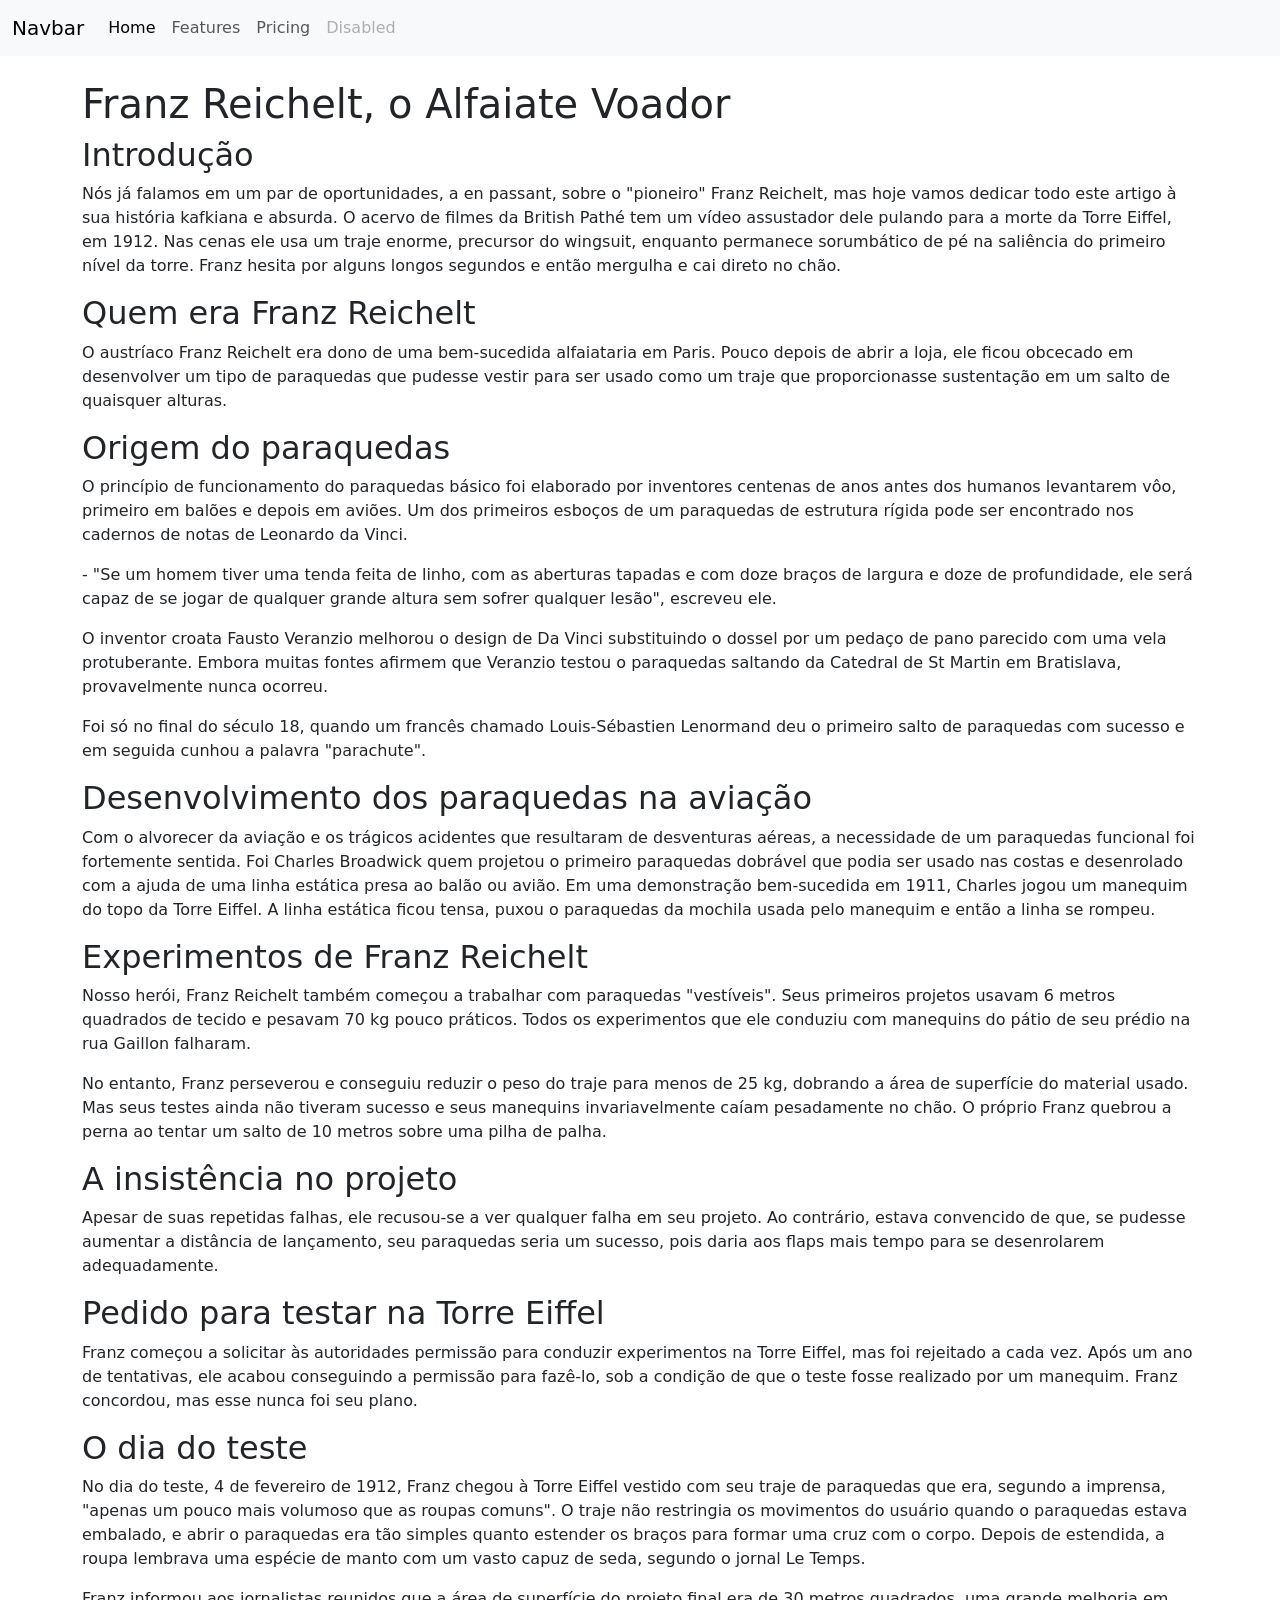
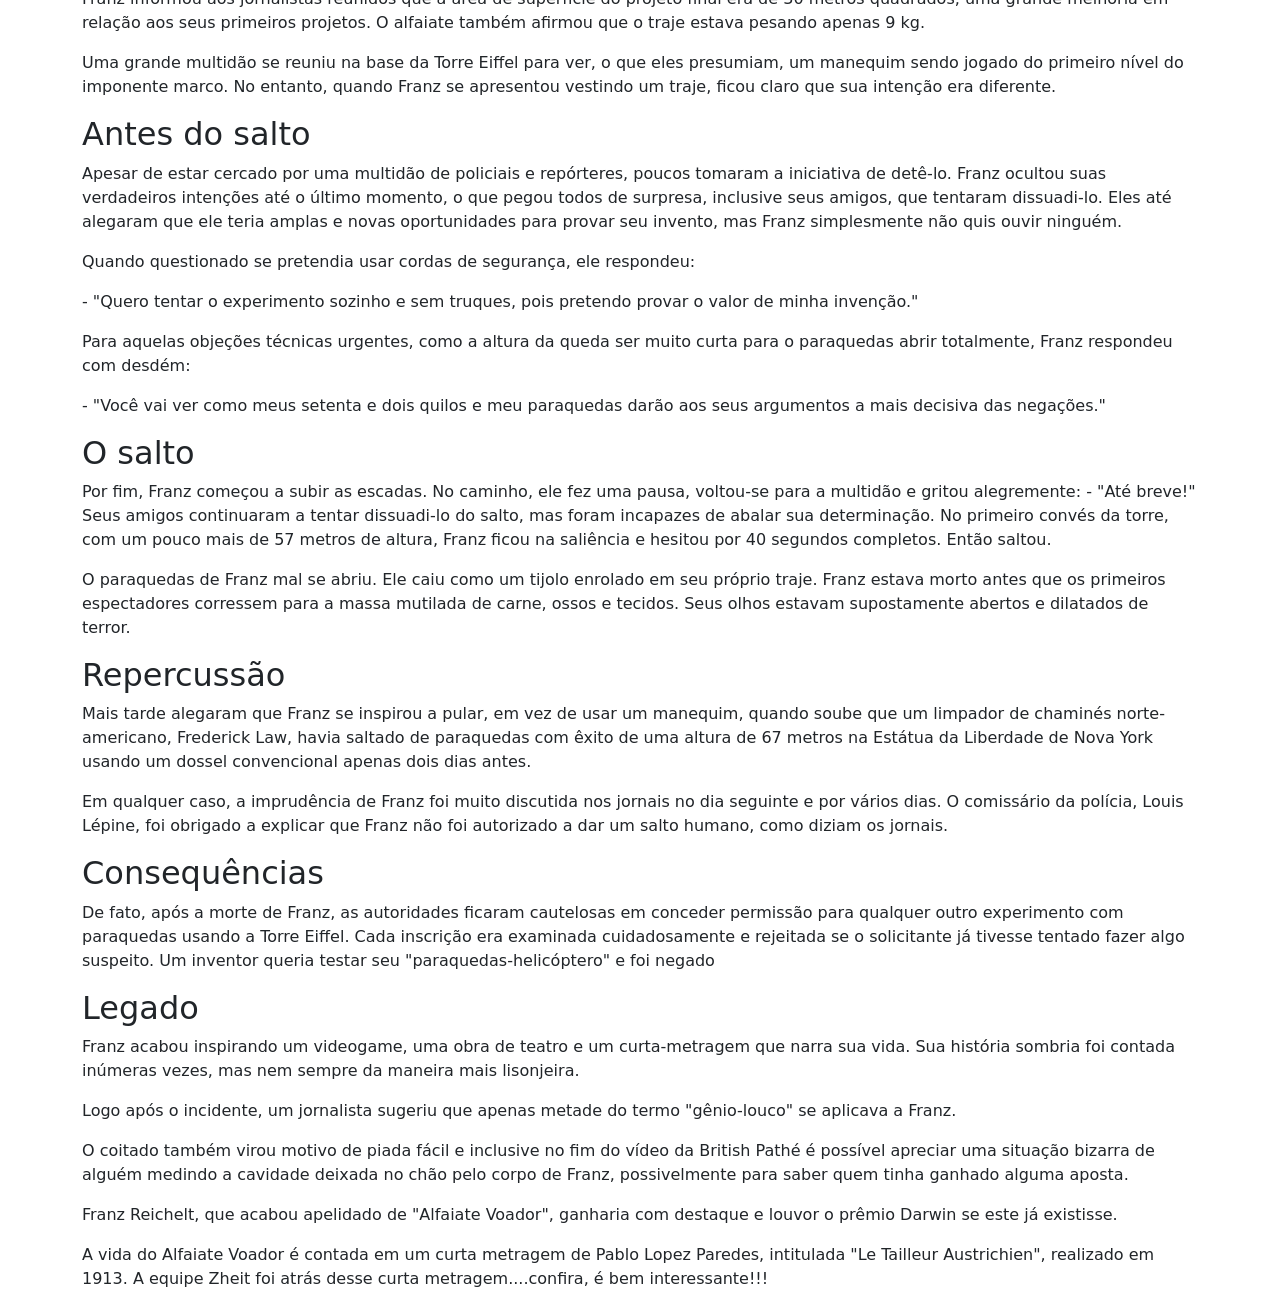
==== index.html @ a97036ae "Initial commit" ====
<!DOCTYPE html>
<html lang="pt-br">

<head>
    <meta charset="UTF-8">
    <meta name="viewport" content="width=device-width, initial-scale=1.0">
    <title>SiteAlfaiate</title>
    <link href="https://cdn.jsdelivr.net/npm/bootstrap@5.1.3/dist/css/bootstrap.min.css" rel="stylesheet"
        integrity="sha384-1BmE4kWBq78iYhFldvKuhfTAU6auU8tT94WrHftjDbrCEXSU1oBoqyl2QvZ6jIW3" crossorigin="anonymous">
    <script src="https://cdn.jsdelivr.net/npm/bootstrap@5.1.3/dist/js/bootstrap.bundle.min.js"
        integrity="sha384-ka7Sk0Gln4gmtz2MlQnikT1wXgYsOg+OMhuP+IlRH9sENBO0LRn5q+8nbTov4+1p"
        crossorigin="anonymous"></script>
</head>

<body>

    <header>
        <nav class="navbar navbar-expand-lg navbar-light bg-light">
            <div class="container-fluid">
                <a class="navbar-brand" href="#">Navbar</a>
                <button class="navbar-toggler" type="button" data-bs-toggle="collapse"
                    data-bs-target="#navbarNavAltMarkup" aria-controls="navbarNavAltMarkup" aria-expanded="false"
                    aria-label="Toggle navigation">
                    <span class="navbar-toggler-icon"></span>
                </button>
                <div class="collapse navbar-collapse" id="navbarNavAltMarkup">
                    <div class="navbar-nav">
                        <a class="nav-link active" aria-current="page" href="#">Home</a>
                        <a class="nav-link" href="#">Features</a>
                        <a class="nav-link" href="#">Pricing</a>
                        <a class="nav-link disabled">Disabled</a>
                    </div>
                </div>
            </div>
        </nav>
    </header>

    <main class="container mt-4">

        <h1>Franz Reichelt, o Alfaiate Voador</h1>

        <h2>Introdução</h2>

        <p>
            Nós já falamos em um par de oportunidades, a en passant, sobre o "pioneiro" Franz Reichelt, mas hoje vamos
            dedicar todo este artigo à sua história kafkiana e absurda. O acervo de filmes da British Pathé tem um vídeo
            assustador dele pulando para a morte da Torre Eiffel, em 1912. Nas cenas ele usa um traje enorme, precursor
            do wingsuit, enquanto permanece sorumbático de pé na saliência do primeiro nível da torre. Franz hesita por
            alguns longos segundos e então mergulha e cai direto no chão.
        </p>

        <h2>Quem era Franz Reichelt</h2>

        <p>
            O austríaco Franz Reichelt era dono de uma bem-sucedida alfaiataria em Paris. Pouco depois de abrir a loja,
            ele ficou obcecado em desenvolver um tipo de paraquedas que pudesse vestir para ser usado como um traje que
            proporcionasse sustentação em um salto de quaisquer alturas.
        </p>

        <h2>Origem do paraquedas</h2>

        <p>
            O princípio de funcionamento do paraquedas básico foi elaborado por inventores centenas de anos antes dos
            humanos levantarem vôo, primeiro em balões e depois em aviões. Um dos primeiros esboços de um paraquedas de
            estrutura rígida pode ser encontrado nos cadernos de notas de Leonardo da Vinci.
        </p>

        <p>
            - "Se um homem tiver uma tenda feita de linho, com as aberturas tapadas e com doze braços de largura e doze
            de profundidade, ele será capaz de se jogar de qualquer grande altura sem sofrer qualquer lesão", escreveu
            ele.
        </p>

        <p>
            O inventor croata Fausto Veranzio melhorou o design de Da Vinci substituindo o dossel por um pedaço de pano
            parecido com uma vela protuberante. Embora muitas fontes afirmem que Veranzio testou o paraquedas saltando
            da Catedral de St Martin em Bratislava, provavelmente nunca ocorreu.
        </p>

        <p>
            Foi só no final do século 18, quando um francês chamado Louis-Sébastien Lenormand deu o primeiro salto de
            paraquedas com sucesso e em seguida cunhou a palavra "parachute".
        </p>

        <h2>Desenvolvimento dos paraquedas na aviação</h2>

        <p>
            Com o alvorecer da aviação e os trágicos acidentes que resultaram de desventuras aéreas, a necessidade de um
            paraquedas funcional foi fortemente sentida. Foi Charles Broadwick quem projetou o primeiro paraquedas
            dobrável que podia ser usado nas costas e desenrolado com a ajuda de uma linha estática presa ao balão ou
            avião. Em uma demonstração bem-sucedida em 1911, Charles jogou um manequim do topo da Torre Eiffel. A linha
            estática ficou tensa, puxou o paraquedas da mochila usada pelo manequim e então a linha se rompeu.
        </p>

        <h2>Experimentos de Franz Reichelt</h2>

        <p>
            Nosso herói, Franz Reichelt também começou a trabalhar com paraquedas "vestíveis". Seus primeiros projetos
            usavam 6 metros quadrados de tecido e pesavam 70 kg pouco práticos. Todos os experimentos que ele conduziu
            com manequins do pátio de seu prédio na rua Gaillon falharam.
        </p>

        <p>
            No entanto, Franz perseverou e conseguiu reduzir o peso do traje para menos de 25 kg, dobrando a área de
            superfície do material usado. Mas seus testes ainda não tiveram sucesso e seus manequins invariavelmente
            caíam pesadamente no chão. O próprio Franz quebrou a perna ao tentar um salto de 10 metros sobre uma pilha
            de palha.
        </p>

        <h2>A insistência no projeto</h2>

        <p>
            Apesar de suas repetidas falhas, ele recusou-se a ver qualquer falha em seu projeto. Ao contrário, estava
            convencido de que, se pudesse aumentar a distância de lançamento, seu paraquedas seria um sucesso, pois
            daria aos flaps mais tempo para se desenrolarem adequadamente.
        </p>

        <h2>Pedido para testar na Torre Eiffel</h2>

        <p>
            Franz começou a solicitar às autoridades permissão para conduzir experimentos na Torre Eiffel, mas foi
            rejeitado a cada vez. Após um ano de tentativas, ele acabou conseguindo a permissão para fazê-lo, sob a
            condição de que o teste fosse realizado por um manequim. Franz concordou, mas esse nunca foi seu plano.
        </p>

        <h2>O dia do teste</h2>

        <p>
            No dia do teste, 4 de fevereiro de 1912, Franz chegou à Torre Eiffel vestido com seu traje de paraquedas que
            era, segundo a imprensa, "apenas um pouco mais volumoso que as roupas comuns". O traje não restringia os
            movimentos do usuário quando o paraquedas estava embalado, e abrir o paraquedas era tão simples quanto
            estender os braços para formar uma cruz com o corpo. Depois de estendida, a roupa lembrava uma espécie de
            manto com um vasto capuz de seda, segundo o jornal Le Temps.
        </p>

        <p>
            Franz informou aos jornalistas reunidos que a área de superfície do projeto final era de 30 metros
            quadrados, uma grande melhoria em relação aos seus primeiros projetos. O alfaiate também afirmou que o traje
            estava pesando apenas 9 kg.
        </p>

        <p>
            Uma grande multidão se reuniu na base da Torre Eiffel para ver, o que eles presumiam, um manequim sendo
            jogado do primeiro nível do imponente marco. No entanto, quando Franz se apresentou vestindo um traje, ficou
            claro que sua intenção era diferente.
        </p>

        <h2>Antes do salto</h2>

        <p>
            Apesar de estar cercado por uma multidão de policiais e repórteres, poucos tomaram a iniciativa de detê-lo.
            Franz ocultou suas verdadeiros intenções até o último momento, o que pegou todos de surpresa, inclusive seus
            amigos, que tentaram dissuadi-lo. Eles até alegaram que ele teria amplas e novas oportunidades para provar
            seu invento, mas Franz simplesmente não quis ouvir ninguém.
        </p>

        <p>
            Quando questionado se pretendia usar cordas de segurança, ele respondeu:
        </p>

        <p>
            - "Quero tentar o experimento sozinho e sem truques, pois pretendo provar o valor de minha invenção."
        </p>

        <p>
            Para aquelas objeções técnicas urgentes, como a altura da queda ser muito curta para o paraquedas abrir
            totalmente, Franz respondeu com desdém:
        </p>

        <p>
            - "Você vai ver como meus setenta e dois quilos e meu paraquedas darão aos seus argumentos a mais decisiva
            das negações."
        </p>

        <h2>O salto</h2>

        <p>
            Por fim, Franz começou a subir as escadas. No caminho, ele fez uma pausa, voltou-se para a multidão e gritou
            alegremente: - "Até breve!" Seus amigos continuaram a tentar dissuadi-lo do salto, mas foram incapazes de
            abalar sua determinação. No primeiro convés da torre, com um pouco mais de 57 metros de altura, Franz ficou
            na saliência e hesitou por 40 segundos completos. Então saltou.
        </p>

        <p>
            O paraquedas de Franz mal se abriu. Ele caiu como um tijolo enrolado em seu próprio traje. Franz estava
            morto antes que os primeiros espectadores corressem para a massa mutilada de carne, ossos e tecidos. Seus
            olhos estavam supostamente abertos e dilatados de terror.
        </p>

        <h2>Repercussão</h2>

        <p>
            Mais tarde alegaram que Franz se inspirou a pular, em vez de usar um manequim, quando soube que um limpador
            de chaminés norte-americano, Frederick Law, havia saltado de paraquedas com êxito de uma altura de 67 metros
            na Estátua da Liberdade de Nova York usando um dossel convencional apenas dois dias antes.
        </p>

        <p>
            Em qualquer caso, a imprudência de Franz foi muito discutida nos jornais no dia seguinte e por vários dias.
            O comissário da polícia, Louis Lépine, foi obrigado a explicar que Franz não foi autorizado a dar um salto
            humano, como diziam os jornais.
        </p>

        <h2>Consequências</h2>

        <p>
            De fato, após a morte de Franz, as autoridades ficaram cautelosas em conceder permissão para qualquer outro
            experimento com paraquedas usando a Torre Eiffel. Cada inscrição era examinada cuidadosamente e rejeitada se
            o solicitante já tivesse tentado fazer algo suspeito. Um inventor queria testar seu "paraquedas-helicóptero"
            e foi negado
        </p>

        <h2>Legado</h2>

        <p>
            Franz acabou inspirando um videogame, uma obra de teatro e um curta-metragem que narra sua vida. Sua
            história sombria foi contada inúmeras vezes, mas nem sempre da maneira mais lisonjeira.
        </p>

        <p>
            Logo após o incidente, um jornalista sugeriu que apenas metade do termo "gênio-louco" se aplicava a Franz.
        </p>

        <p>
            O coitado também virou motivo de piada fácil e inclusive no fim do vídeo da British Pathé é possível
            apreciar uma situação bizarra de alguém medindo a cavidade deixada no chão pelo corpo de Franz,
            possivelmente para saber quem tinha ganhado alguma aposta.
        </p>

        <p>
            Franz Reichelt, que acabou apelidado de "Alfaiate Voador", ganharia com destaque e louvor o prêmio Darwin se
            este já existisse.
        </p>

        <p>
            A vida do Alfaiate Voador é contada em um curta metragem de Pablo Lopez Paredes, intitulada "Le Tailleur
            Austrichien", realizado em 1913. A equipe Zheit foi atrás desse curta metragem....confira, é bem
            interessante!!!
        </p>

    </main>

</body>

</html>
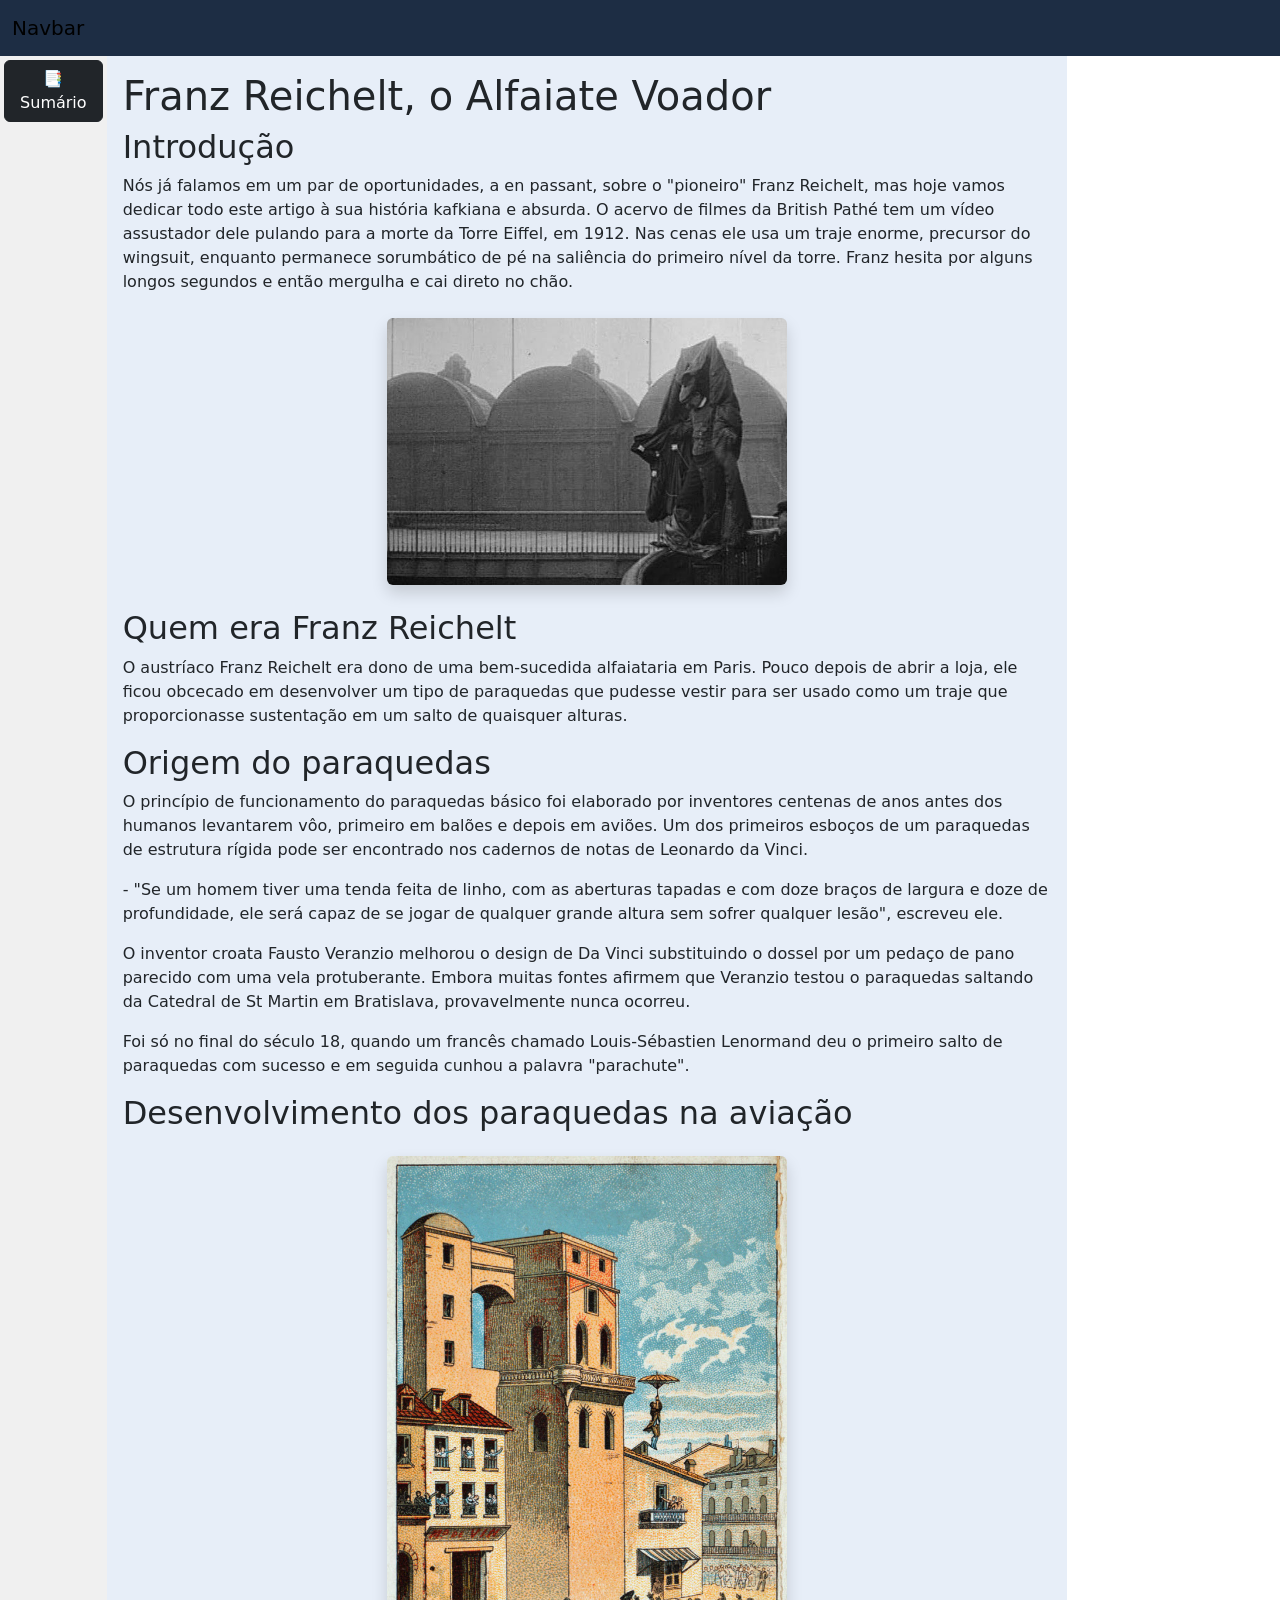
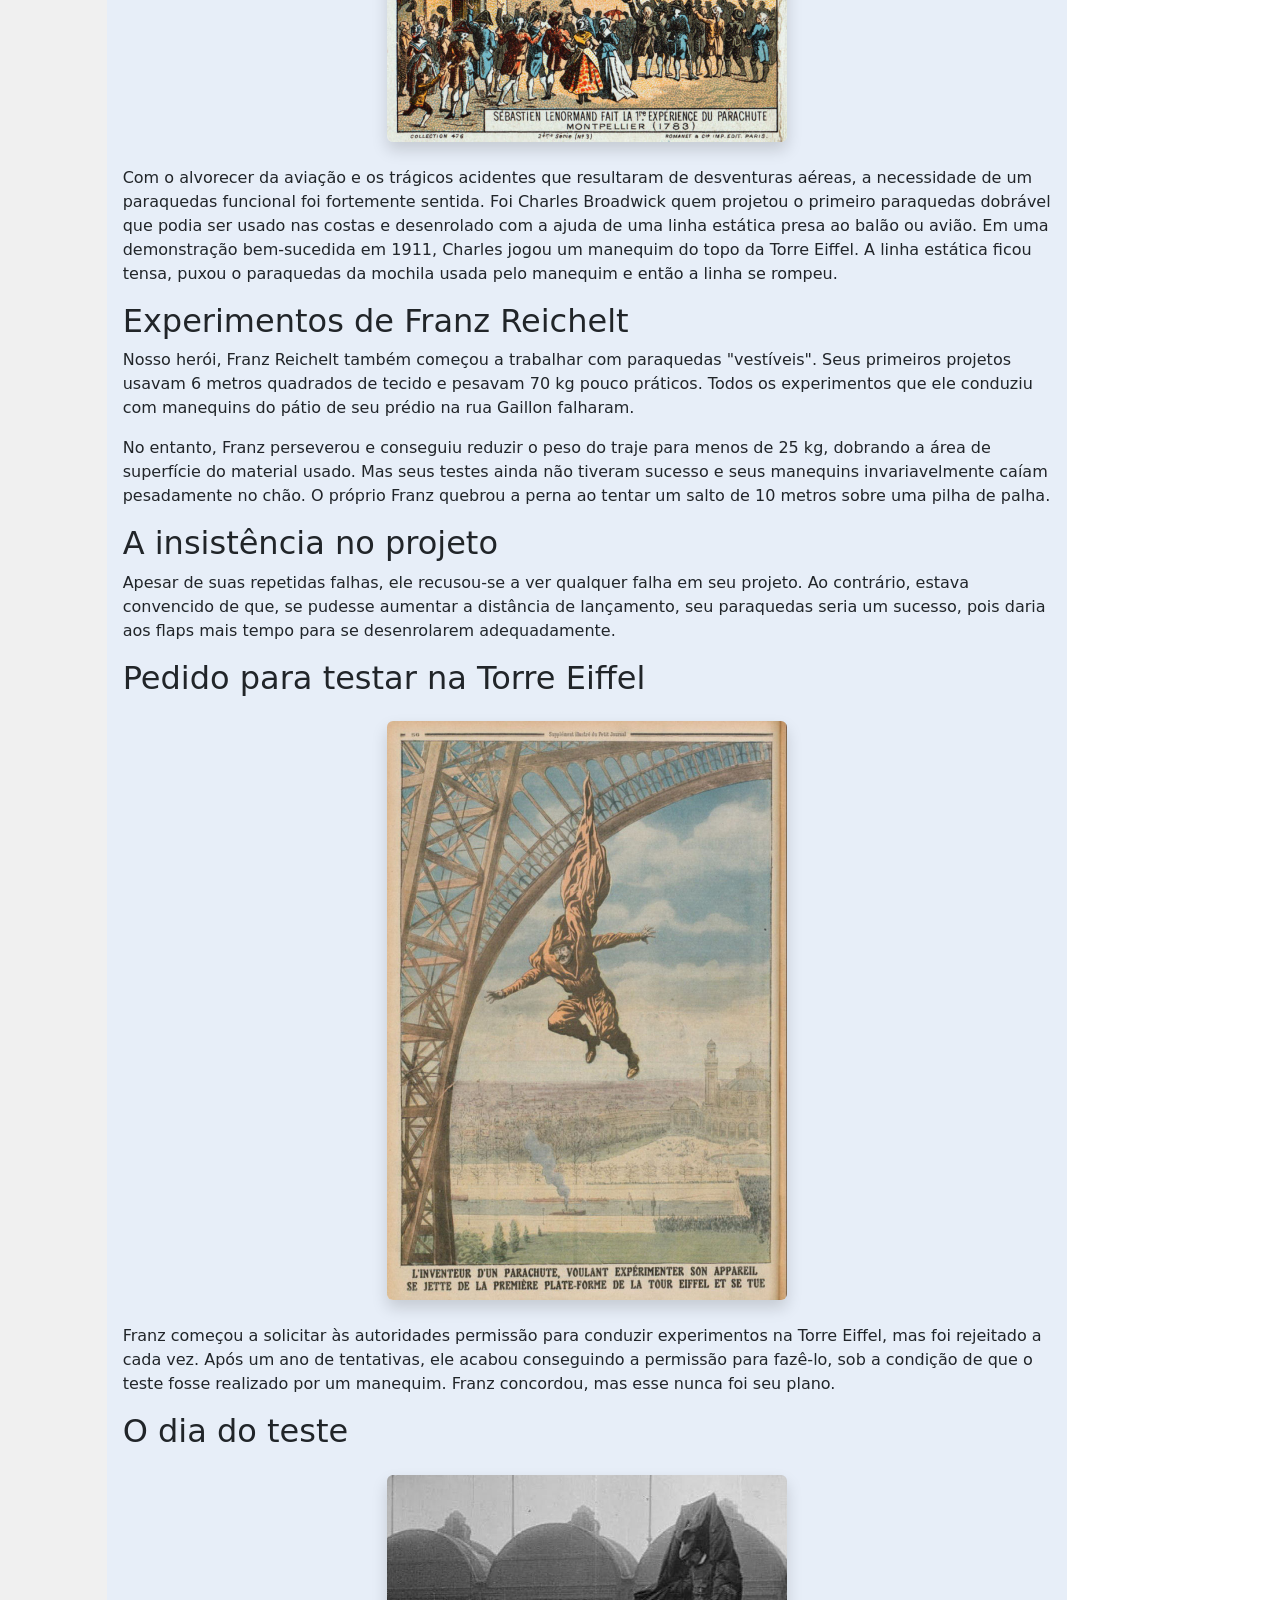
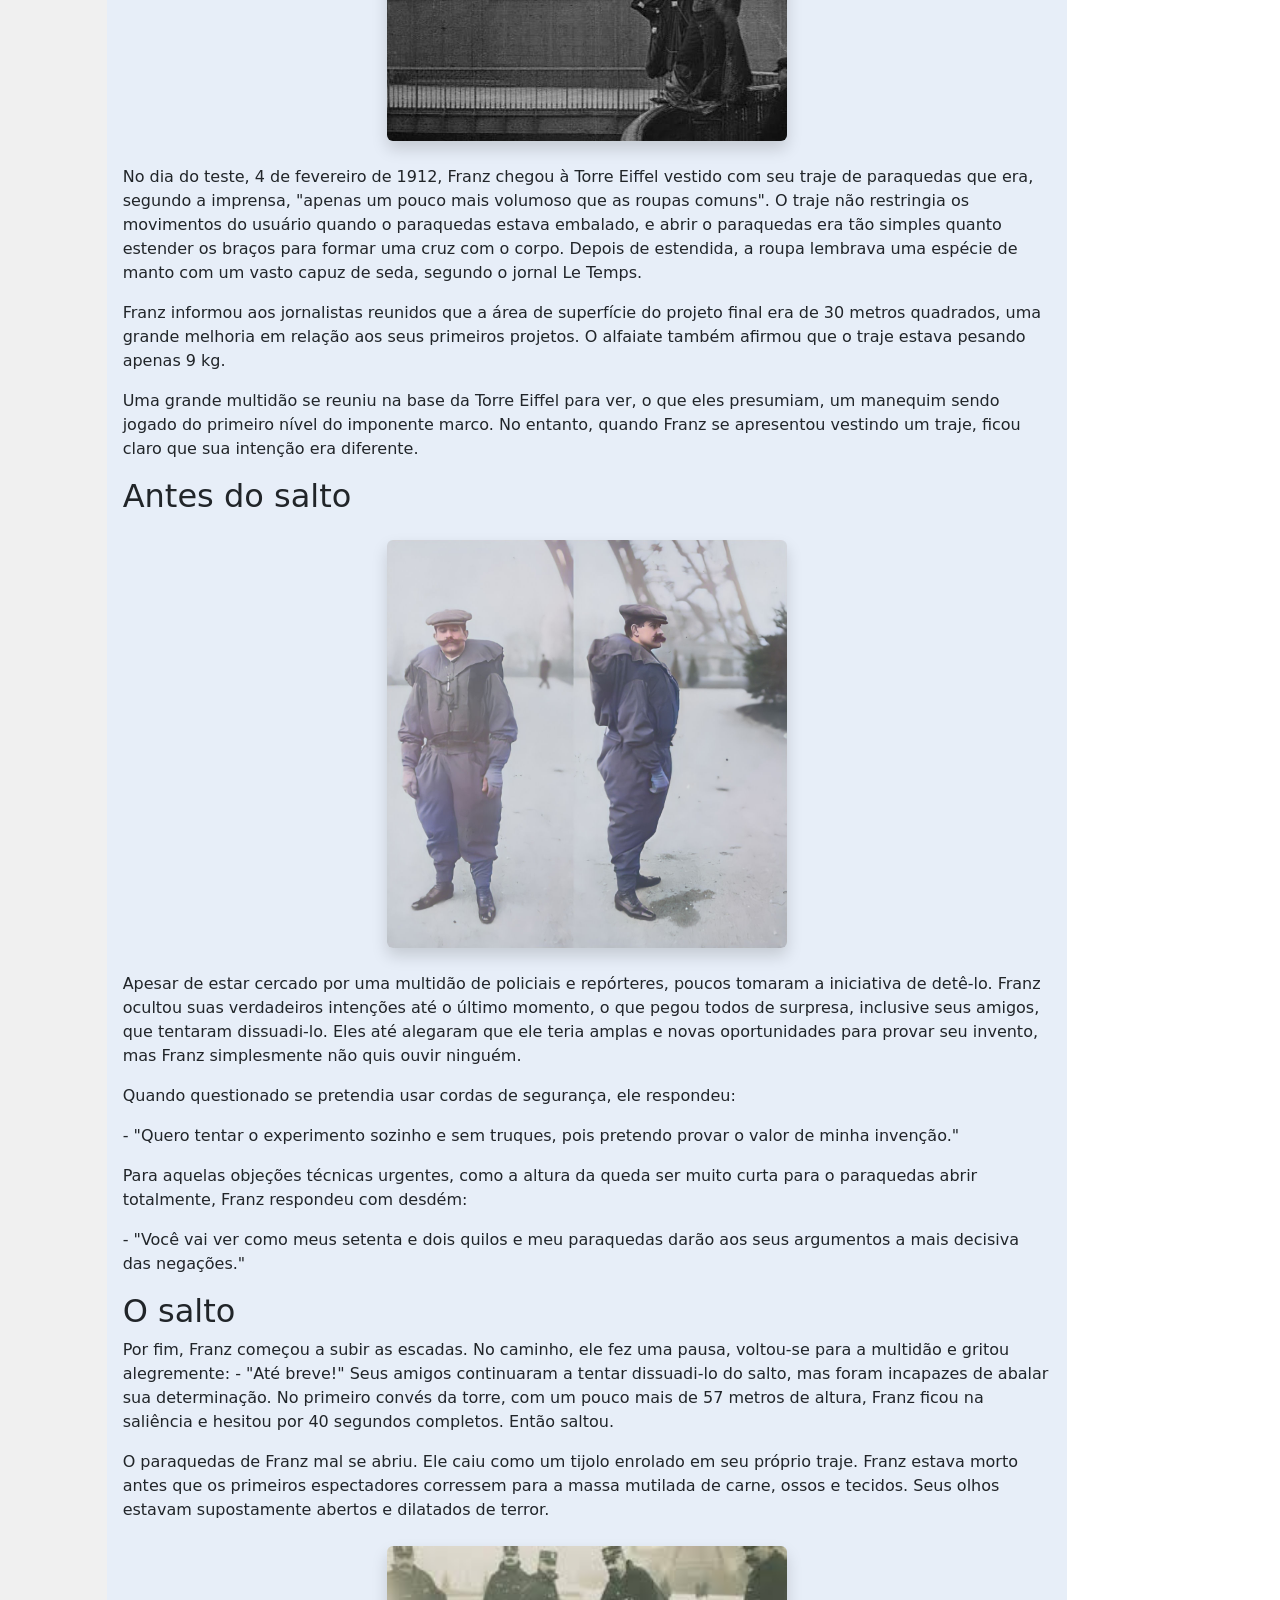
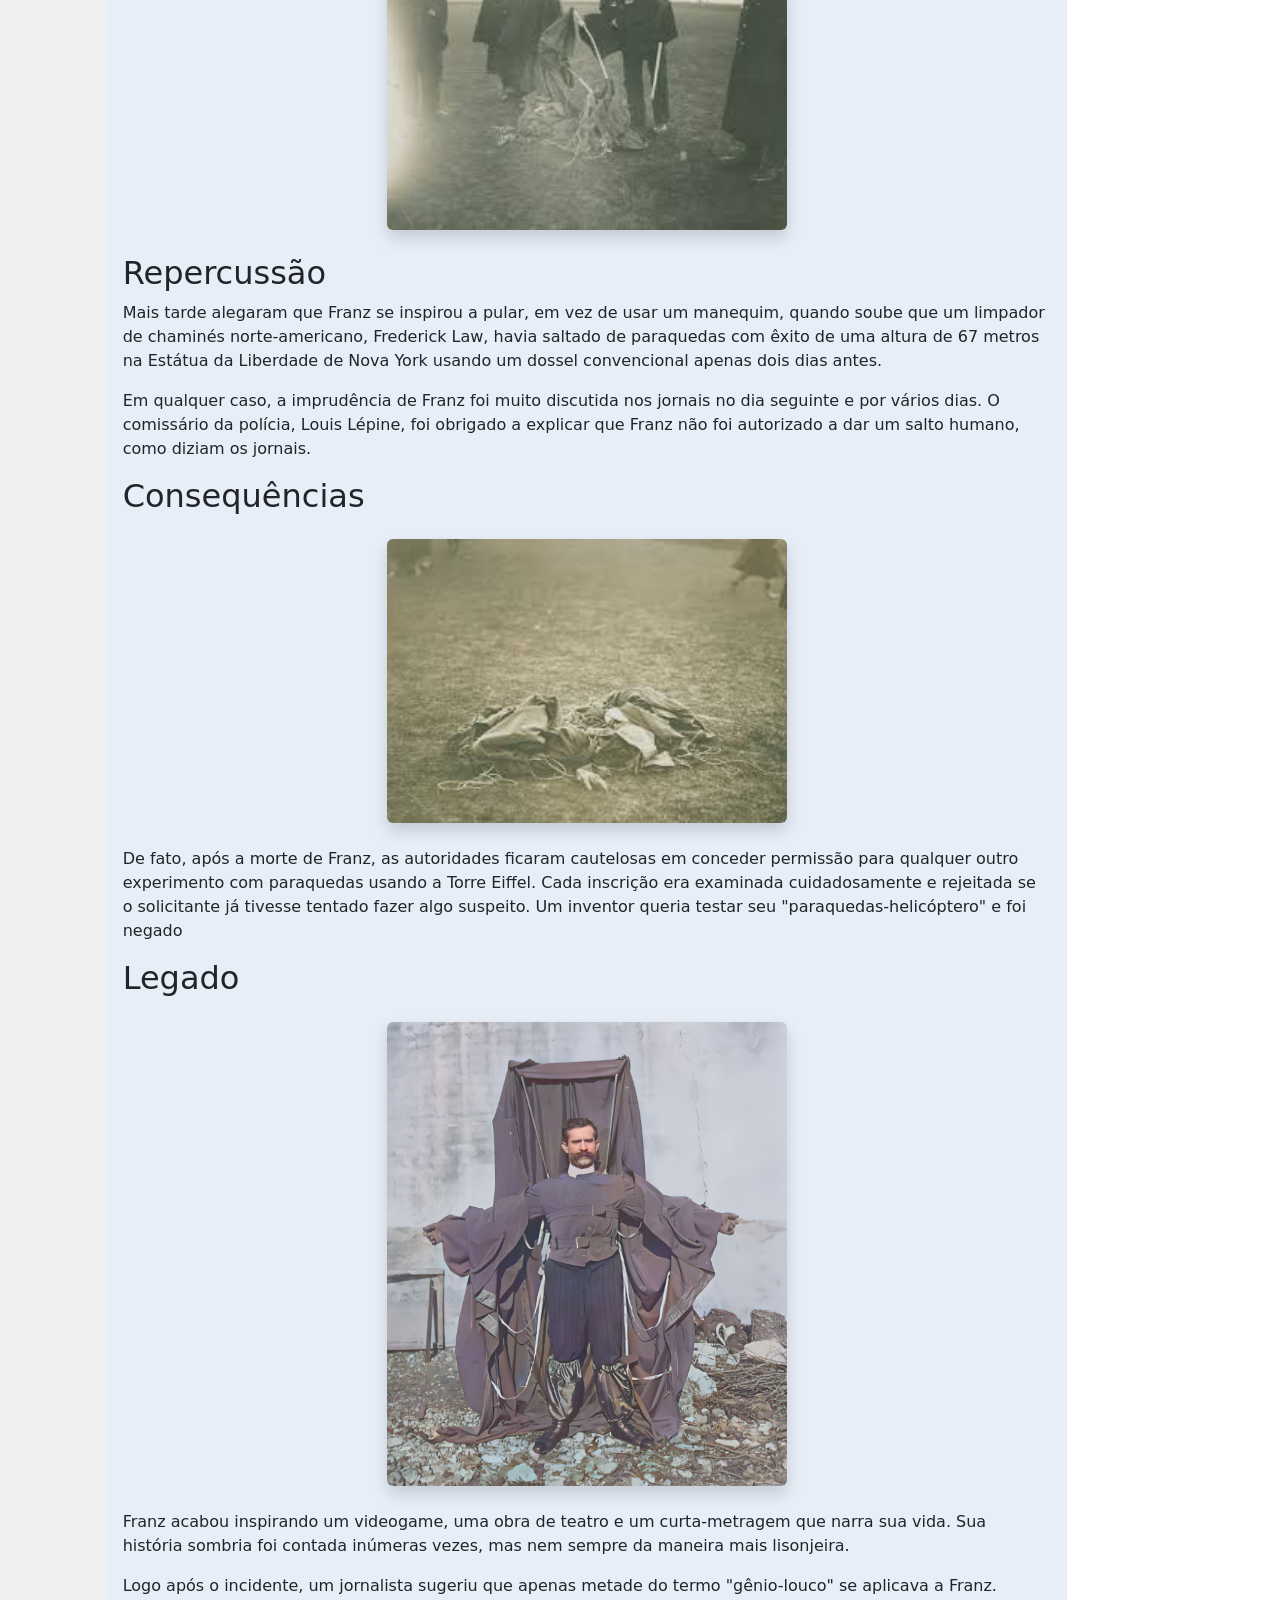
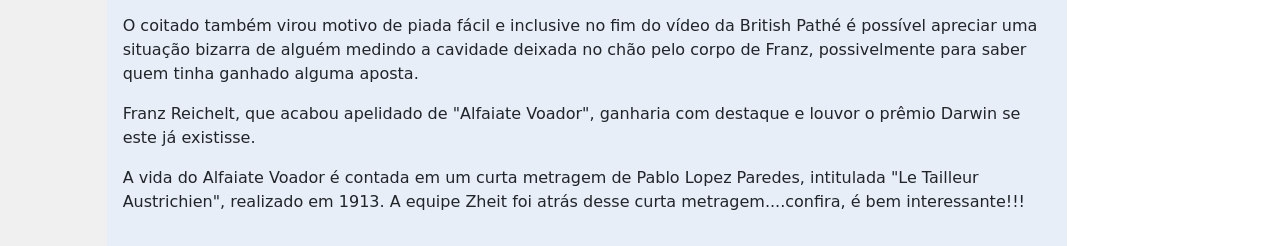
==== commit a032dc4b: "second commit" ====
--- a/index.html
+++ b/index.html
@@ -10,12 +10,13 @@
     <script src="https://cdn.jsdelivr.net/npm/bootstrap@5.1.3/dist/js/bootstrap.bundle.min.js"
         integrity="sha384-ka7Sk0Gln4gmtz2MlQnikT1wXgYsOg+OMhuP+IlRH9sENBO0LRn5q+8nbTov4+1p"
         crossorigin="anonymous"></script>
+    <link rel="stylesheet" href="style.css">
 </head>
 
 <body>
 
     <header>
-        <nav class="navbar navbar-expand-lg navbar-light bg-light">
+        <nav class="navbar navbar-expand-lg ">
             <div class="container-fluid">
                 <a class="navbar-brand" href="#">Navbar</a>
                 <button class="navbar-toggler" type="button" data-bs-toggle="collapse"
@@ -25,221 +26,340 @@
                 </button>
                 <div class="collapse navbar-collapse" id="navbarNavAltMarkup">
                     <div class="navbar-nav">
-                        <a class="nav-link active" aria-current="page" href="#">Home</a>
-                        <a class="nav-link" href="#">Features</a>
-                        <a class="nav-link" href="#">Pricing</a>
-                        <a class="nav-link disabled">Disabled</a>
                     </div>
                 </div>
             </div>
         </nav>
     </header>
 
-    <main class="container mt-4">
-
-        <h1>Franz Reichelt, o Alfaiate Voador</h1>
-
-        <h2>Introdução</h2>
-
-        <p>
-            Nós já falamos em um par de oportunidades, a en passant, sobre o "pioneiro" Franz Reichelt, mas hoje vamos
-            dedicar todo este artigo à sua história kafkiana e absurda. O acervo de filmes da British Pathé tem um vídeo
-            assustador dele pulando para a morte da Torre Eiffel, em 1912. Nas cenas ele usa um traje enorme, precursor
-            do wingsuit, enquanto permanece sorumbático de pé na saliência do primeiro nível da torre. Franz hesita por
-            alguns longos segundos e então mergulha e cai direto no chão.
-        </p>
-
-        <h2>Quem era Franz Reichelt</h2>
-
-        <p>
-            O austríaco Franz Reichelt era dono de uma bem-sucedida alfaiataria em Paris. Pouco depois de abrir a loja,
-            ele ficou obcecado em desenvolver um tipo de paraquedas que pudesse vestir para ser usado como um traje que
-            proporcionasse sustentação em um salto de quaisquer alturas.
-        </p>
-
-        <h2>Origem do paraquedas</h2>
-
-        <p>
-            O princípio de funcionamento do paraquedas básico foi elaborado por inventores centenas de anos antes dos
-            humanos levantarem vôo, primeiro em balões e depois em aviões. Um dos primeiros esboços de um paraquedas de
-            estrutura rígida pode ser encontrado nos cadernos de notas de Leonardo da Vinci.
-        </p>
-
-        <p>
-            - "Se um homem tiver uma tenda feita de linho, com as aberturas tapadas e com doze braços de largura e doze
-            de profundidade, ele será capaz de se jogar de qualquer grande altura sem sofrer qualquer lesão", escreveu
-            ele.
-        </p>
-
-        <p>
-            O inventor croata Fausto Veranzio melhorou o design de Da Vinci substituindo o dossel por um pedaço de pano
-            parecido com uma vela protuberante. Embora muitas fontes afirmem que Veranzio testou o paraquedas saltando
-            da Catedral de St Martin em Bratislava, provavelmente nunca ocorreu.
-        </p>
-
-        <p>
-            Foi só no final do século 18, quando um francês chamado Louis-Sébastien Lenormand deu o primeiro salto de
-            paraquedas com sucesso e em seguida cunhou a palavra "parachute".
-        </p>
-
-        <h2>Desenvolvimento dos paraquedas na aviação</h2>
-
-        <p>
-            Com o alvorecer da aviação e os trágicos acidentes que resultaram de desventuras aéreas, a necessidade de um
-            paraquedas funcional foi fortemente sentida. Foi Charles Broadwick quem projetou o primeiro paraquedas
-            dobrável que podia ser usado nas costas e desenrolado com a ajuda de uma linha estática presa ao balão ou
-            avião. Em uma demonstração bem-sucedida em 1911, Charles jogou um manequim do topo da Torre Eiffel. A linha
-            estática ficou tensa, puxou o paraquedas da mochila usada pelo manequim e então a linha se rompeu.
-        </p>
-
-        <h2>Experimentos de Franz Reichelt</h2>
-
-        <p>
-            Nosso herói, Franz Reichelt também começou a trabalhar com paraquedas "vestíveis". Seus primeiros projetos
-            usavam 6 metros quadrados de tecido e pesavam 70 kg pouco práticos. Todos os experimentos que ele conduziu
-            com manequins do pátio de seu prédio na rua Gaillon falharam.
-        </p>
-
-        <p>
-            No entanto, Franz perseverou e conseguiu reduzir o peso do traje para menos de 25 kg, dobrando a área de
-            superfície do material usado. Mas seus testes ainda não tiveram sucesso e seus manequins invariavelmente
-            caíam pesadamente no chão. O próprio Franz quebrou a perna ao tentar um salto de 10 metros sobre uma pilha
-            de palha.
-        </p>
-
-        <h2>A insistência no projeto</h2>
-
-        <p>
-            Apesar de suas repetidas falhas, ele recusou-se a ver qualquer falha em seu projeto. Ao contrário, estava
-            convencido de que, se pudesse aumentar a distância de lançamento, seu paraquedas seria um sucesso, pois
-            daria aos flaps mais tempo para se desenrolarem adequadamente.
-        </p>
-
-        <h2>Pedido para testar na Torre Eiffel</h2>
-
-        <p>
-            Franz começou a solicitar às autoridades permissão para conduzir experimentos na Torre Eiffel, mas foi
-            rejeitado a cada vez. Após um ano de tentativas, ele acabou conseguindo a permissão para fazê-lo, sob a
-            condição de que o teste fosse realizado por um manequim. Franz concordou, mas esse nunca foi seu plano.
-        </p>
-
-        <h2>O dia do teste</h2>
-
-        <p>
-            No dia do teste, 4 de fevereiro de 1912, Franz chegou à Torre Eiffel vestido com seu traje de paraquedas que
-            era, segundo a imprensa, "apenas um pouco mais volumoso que as roupas comuns". O traje não restringia os
-            movimentos do usuário quando o paraquedas estava embalado, e abrir o paraquedas era tão simples quanto
-            estender os braços para formar uma cruz com o corpo. Depois de estendida, a roupa lembrava uma espécie de
-            manto com um vasto capuz de seda, segundo o jornal Le Temps.
-        </p>
-
-        <p>
-            Franz informou aos jornalistas reunidos que a área de superfície do projeto final era de 30 metros
-            quadrados, uma grande melhoria em relação aos seus primeiros projetos. O alfaiate também afirmou que o traje
-            estava pesando apenas 9 kg.
-        </p>
-
-        <p>
-            Uma grande multidão se reuniu na base da Torre Eiffel para ver, o que eles presumiam, um manequim sendo
-            jogado do primeiro nível do imponente marco. No entanto, quando Franz se apresentou vestindo um traje, ficou
-            claro que sua intenção era diferente.
-        </p>
-
-        <h2>Antes do salto</h2>
-
-        <p>
-            Apesar de estar cercado por uma multidão de policiais e repórteres, poucos tomaram a iniciativa de detê-lo.
-            Franz ocultou suas verdadeiros intenções até o último momento, o que pegou todos de surpresa, inclusive seus
-            amigos, que tentaram dissuadi-lo. Eles até alegaram que ele teria amplas e novas oportunidades para provar
-            seu invento, mas Franz simplesmente não quis ouvir ninguém.
-        </p>
-
-        <p>
-            Quando questionado se pretendia usar cordas de segurança, ele respondeu:
-        </p>
-
-        <p>
-            - "Quero tentar o experimento sozinho e sem truques, pois pretendo provar o valor de minha invenção."
-        </p>
-
-        <p>
-            Para aquelas objeções técnicas urgentes, como a altura da queda ser muito curta para o paraquedas abrir
-            totalmente, Franz respondeu com desdém:
-        </p>
-
-        <p>
-            - "Você vai ver como meus setenta e dois quilos e meu paraquedas darão aos seus argumentos a mais decisiva
-            das negações."
-        </p>
-
-        <h2>O salto</h2>
-
-        <p>
-            Por fim, Franz começou a subir as escadas. No caminho, ele fez uma pausa, voltou-se para a multidão e gritou
-            alegremente: - "Até breve!" Seus amigos continuaram a tentar dissuadi-lo do salto, mas foram incapazes de
-            abalar sua determinação. No primeiro convés da torre, com um pouco mais de 57 metros de altura, Franz ficou
-            na saliência e hesitou por 40 segundos completos. Então saltou.
-        </p>
-
-        <p>
-            O paraquedas de Franz mal se abriu. Ele caiu como um tijolo enrolado em seu próprio traje. Franz estava
-            morto antes que os primeiros espectadores corressem para a massa mutilada de carne, ossos e tecidos. Seus
-            olhos estavam supostamente abertos e dilatados de terror.
-        </p>
-
-        <h2>Repercussão</h2>
-
-        <p>
-            Mais tarde alegaram que Franz se inspirou a pular, em vez de usar um manequim, quando soube que um limpador
-            de chaminés norte-americano, Frederick Law, havia saltado de paraquedas com êxito de uma altura de 67 metros
-            na Estátua da Liberdade de Nova York usando um dossel convencional apenas dois dias antes.
-        </p>
-
-        <p>
-            Em qualquer caso, a imprudência de Franz foi muito discutida nos jornais no dia seguinte e por vários dias.
-            O comissário da polícia, Louis Lépine, foi obrigado a explicar que Franz não foi autorizado a dar um salto
-            humano, como diziam os jornais.
-        </p>
-
-        <h2>Consequências</h2>
-
-        <p>
-            De fato, após a morte de Franz, as autoridades ficaram cautelosas em conceder permissão para qualquer outro
-            experimento com paraquedas usando a Torre Eiffel. Cada inscrição era examinada cuidadosamente e rejeitada se
-            o solicitante já tivesse tentado fazer algo suspeito. Um inventor queria testar seu "paraquedas-helicóptero"
-            e foi negado
-        </p>
-
-        <h2>Legado</h2>
-
-        <p>
-            Franz acabou inspirando um videogame, uma obra de teatro e um curta-metragem que narra sua vida. Sua
-            história sombria foi contada inúmeras vezes, mas nem sempre da maneira mais lisonjeira.
-        </p>
-
-        <p>
-            Logo após o incidente, um jornalista sugeriu que apenas metade do termo "gênio-louco" se aplicava a Franz.
-        </p>
-
-        <p>
-            O coitado também virou motivo de piada fácil e inclusive no fim do vídeo da British Pathé é possível
-            apreciar uma situação bizarra de alguém medindo a cavidade deixada no chão pelo corpo de Franz,
-            possivelmente para saber quem tinha ganhado alguma aposta.
-        </p>
-
-        <p>
-            Franz Reichelt, que acabou apelidado de "Alfaiate Voador", ganharia com destaque e louvor o prêmio Darwin se
-            este já existisse.
-        </p>
-
-        <p>
-            A vida do Alfaiate Voador é contada em um curta metragem de Pablo Lopez Paredes, intitulada "Le Tailleur
-            Austrichien", realizado em 1913. A equipe Zheit foi atrás desse curta metragem....confira, é bem
-            interessante!!!
-        </p>
-
-    </main>
-
+    <div class="container-fluid">
+        <div class="row">
+            <aside class="col-md-1 p-1">
+                <div class="mb-4">
+                    <button class="btn btn-dark" type="button" data-bs-toggle="collapse" data-bs-target="#sumario">
+                        📑 Sumário
+                    </button>
+
+                    <div class="collapse mt-3" id="sumario">
+                        <div class="card card-body">
+                            <ul class="list-unstyled">
+                                <li><a href="#intro">Introdução</a></li>
+                                <li><a href="#quem">Quem era Franz Reichelt</a></li>
+                                <li><a href="#origem">Origem do paraquedas</a></li>
+                                <li><a href="#desenvolvimento">Desenvolvimento na aviação</a></li>
+                                <li><a href="#experimentos">Experimentos</a></li>
+                                <li><a href="#insistencia">Insistência</a></li>
+                                <li><a href="#torre">Teste na Torre Eiffel</a></li>
+                                <li><a href="#dia">Dia do teste</a></li>
+                                <li><a href="#salto">O salto</a></li>
+                                <li><a href="#legado">Legado</a></li>
+                            </ul>
+                        </div>
+                    </div>
+                </div>
+            </aside>
+
+            <main class="col-md-9 p-3">
+
+                <h1>Franz Reichelt, o Alfaiate Voador</h1>
+                <h2 id="intro">Introdução</h2>
+
+                <p>
+                    Nós já falamos em um par de oportunidades, a en passant, sobre o "pioneiro" Franz Reichelt, mas hoje
+                    vamos
+                    dedicar todo este artigo à sua história kafkiana e absurda. O acervo de filmes da British Pathé tem
+                    um vídeo
+                    assustador dele pulando para a morte da Torre Eiffel, em 1912. Nas cenas ele usa um traje enorme,
+                    precursor
+                    do wingsuit, enquanto permanece sorumbático de pé na saliência do primeiro nível da torre. Franz
+                    hesita por
+                    alguns longos segundos e então mergulha e cai direto no chão.
+                </p>
+
+                <div class="text-center my-4">
+                    <img src="img/Ian Vitor do Vale Moreira - 1.jpg" alt="Franz introducao"
+                        class="img-fluid rounded shadow img-padrao">
+                </div>
+
+                <h2 id="quem">Quem era Franz Reichelt</h2>
+
+                <p>
+                    O austríaco Franz Reichelt era dono de uma bem-sucedida alfaiataria em Paris. Pouco depois de abrir
+                    a loja,
+                    ele ficou obcecado em desenvolver um tipo de paraquedas que pudesse vestir para ser usado como um
+                    traje que
+                    proporcionasse sustentação em um salto de quaisquer alturas.
+                </p>
+
+                <h2 id="origem">Origem do paraquedas</h2>
+
+                <p>
+                    O princípio de funcionamento do paraquedas básico foi elaborado por inventores centenas de anos
+                    antes dos
+                    humanos levantarem vôo, primeiro em balões e depois em aviões. Um dos primeiros esboços de um
+                    paraquedas de
+                    estrutura rígida pode ser encontrado nos cadernos de notas de Leonardo da Vinci.
+                </p>
+
+                <p>
+                    - "Se um homem tiver uma tenda feita de linho, com as aberturas tapadas e com doze braços de largura
+                    e doze
+                    de profundidade, ele será capaz de se jogar de qualquer grande altura sem sofrer qualquer lesão",
+                    escreveu
+                    ele.
+                </p>
+
+                <p>
+                    O inventor croata Fausto Veranzio melhorou o design de Da Vinci substituindo o dossel por um pedaço
+                    de pano
+                    parecido com uma vela protuberante. Embora muitas fontes afirmem que Veranzio testou o paraquedas
+                    saltando
+                    da Catedral de St Martin em Bratislava, provavelmente nunca ocorreu.
+                </p>
+
+                <p>
+                    Foi só no final do século 18, quando um francês chamado Louis-Sébastien Lenormand deu o primeiro
+                    salto de
+                    paraquedas com sucesso e em seguida cunhou a palavra "parachute".
+                </p>
+
+                <h2 id="desenvolvimento">Desenvolvimento dos paraquedas na aviação</h2>
+
+                <div class="text-center my-4">
+                    <img src="img/Ian Vitor do Vale Moreira - 3.jpg" alt="Franz desenvolvimento"
+                        class="img-fluid rounded shadow img-padrao">
+                </div>
+                <p>
+                    Com o alvorecer da aviação e os trágicos acidentes que resultaram de desventuras aéreas, a
+                    necessidade de um
+                    paraquedas funcional foi fortemente sentida. Foi Charles Broadwick quem projetou o primeiro
+                    paraquedas
+                    dobrável que podia ser usado nas costas e desenrolado com a ajuda de uma linha estática presa ao
+                    balão ou
+                    avião. Em uma demonstração bem-sucedida em 1911, Charles jogou um manequim do topo da Torre Eiffel.
+                    A linha
+                    estática ficou tensa, puxou o paraquedas da mochila usada pelo manequim e então a linha se rompeu.
+                </p>
+
+                <h2 id="experimentos">Experimentos de Franz Reichelt</h2>
+
+                <p>
+                    Nosso herói, Franz Reichelt também começou a trabalhar com paraquedas "vestíveis". Seus primeiros
+                    projetos
+                    usavam 6 metros quadrados de tecido e pesavam 70 kg pouco práticos. Todos os experimentos que ele
+                    conduziu
+                    com manequins do pátio de seu prédio na rua Gaillon falharam.
+                </p>
+
+                <p>
+                    No entanto, Franz perseverou e conseguiu reduzir o peso do traje para menos de 25 kg, dobrando a
+                    área de
+                    superfície do material usado. Mas seus testes ainda não tiveram sucesso e seus manequins
+                    invariavelmente
+                    caíam pesadamente no chão. O próprio Franz quebrou a perna ao tentar um salto de 10 metros sobre uma
+                    pilha
+                    de palha.
+                </p>
+
+                <h2 id="insistencia">A insistência no projeto</h2>
+
+                <p>
+                    Apesar de suas repetidas falhas, ele recusou-se a ver qualquer falha em seu projeto. Ao contrário,
+                    estava
+                    convencido de que, se pudesse aumentar a distância de lançamento, seu paraquedas seria um sucesso,
+                    pois
+                    daria aos flaps mais tempo para se desenrolarem adequadamente.
+                </p>
+
+                <h2 id="torre">Pedido para testar na Torre Eiffel</h2>
+
+                <div class="text-center my-4">
+                    <img src="img/Ian Vitor do Vale Moreira - 5.jpg" alt="Franz torre"
+                        class="img-fluid rounded shadow img-padrao">
+                </div>
+
+                <p>
+                    Franz começou a solicitar às autoridades permissão para conduzir experimentos na Torre Eiffel, mas
+                    foi
+                    rejeitado a cada vez. Após um ano de tentativas, ele acabou conseguindo a permissão para fazê-lo,
+                    sob a
+                    condição de que o teste fosse realizado por um manequim. Franz concordou, mas esse nunca foi seu
+                    plano.
+                </p>
+
+                <h2 id="dia">O dia do teste</h2>
+
+                <div class="text-center my-4">
+                    <img src="img/Ian Vitor do Vale Moreira - 1.jpg" alt="Franz teste"
+                        class="img-fluid rounded shadow img-padrao">
+                </div>
+
+                <p>
+                    No dia do teste, 4 de fevereiro de 1912, Franz chegou à Torre Eiffel vestido com seu traje de
+                    paraquedas que
+                    era, segundo a imprensa, "apenas um pouco mais volumoso que as roupas comuns". O traje não
+                    restringia os
+                    movimentos do usuário quando o paraquedas estava embalado, e abrir o paraquedas era tão simples
+                    quanto
+                    estender os braços para formar uma cruz com o corpo. Depois de estendida, a roupa lembrava uma
+                    espécie de
+                    manto com um vasto capuz de seda, segundo o jornal Le Temps.
+                </p>
+
+                <p>
+                    Franz informou aos jornalistas reunidos que a área de superfície do projeto final era de 30 metros
+                    quadrados, uma grande melhoria em relação aos seus primeiros projetos. O alfaiate também afirmou que
+                    o traje
+                    estava pesando apenas 9 kg.
+                </p>
+
+                <p>
+                    Uma grande multidão se reuniu na base da Torre Eiffel para ver, o que eles presumiam, um manequim
+                    sendo
+                    jogado do primeiro nível do imponente marco. No entanto, quando Franz se apresentou vestindo um
+                    traje, ficou
+                    claro que sua intenção era diferente.
+                </p>
+
+                <h2 id="salto">Antes do salto</h2>
+
+                <div class="text-center my-4">
+                    <img src="img/Ian Vitor do Vale Moreira - 4.jpg" alt="Franz antes"
+                        class="img-fluid rounded shadow img-padrao">
+                </div>
+
+                <p>
+                    Apesar de estar cercado por uma multidão de policiais e repórteres, poucos tomaram a iniciativa de
+                    detê-lo.
+                    Franz ocultou suas verdadeiros intenções até o último momento, o que pegou todos de surpresa,
+                    inclusive seus
+                    amigos, que tentaram dissuadi-lo. Eles até alegaram que ele teria amplas e novas oportunidades para
+                    provar
+                    seu invento, mas Franz simplesmente não quis ouvir ninguém.
+                </p>
+
+                <p>
+                    Quando questionado se pretendia usar cordas de segurança, ele respondeu:
+                </p>
+
+                <p>
+                    - "Quero tentar o experimento sozinho e sem truques, pois pretendo provar o valor de minha
+                    invenção."
+                </p>
+
+                <p>
+                    Para aquelas objeções técnicas urgentes, como a altura da queda ser muito curta para o paraquedas
+                    abrir
+                    totalmente, Franz respondeu com desdém:
+                </p>
+
+                <p>
+                    - "Você vai ver como meus setenta e dois quilos e meu paraquedas darão aos seus argumentos a mais
+                    decisiva
+                    das negações."
+                </p>
+
+                <h2 id="legado">O salto</h2>
+
+                <p>
+                    Por fim, Franz começou a subir as escadas. No caminho, ele fez uma pausa, voltou-se para a multidão
+                    e gritou
+                    alegremente: - "Até breve!" Seus amigos continuaram a tentar dissuadi-lo do salto, mas foram
+                    incapazes de
+                    abalar sua determinação. No primeiro convés da torre, com um pouco mais de 57 metros de altura,
+                    Franz ficou
+                    na saliência e hesitou por 40 segundos completos. Então saltou.
+                </p>
+
+                <p>
+                    O paraquedas de Franz mal se abriu. Ele caiu como um tijolo enrolado em seu próprio traje. Franz
+                    estava
+                    morto antes que os primeiros espectadores corressem para a massa mutilada de carne, ossos e tecidos.
+                    Seus
+                    olhos estavam supostamente abertos e dilatados de terror.
+                </p>
+
+                <div class="text-center my-4">
+                    <img src="img/Ian Vitor do Vale Moreira - 7.jpg" alt="Franz antes"
+                        class="img-fluid rounded shadow img-padrao">
+                </div>
+
+                <h2>Repercussão</h2>
+
+                <p>
+                    Mais tarde alegaram que Franz se inspirou a pular, em vez de usar um manequim, quando soube que um
+                    limpador
+                    de chaminés norte-americano, Frederick Law, havia saltado de paraquedas com êxito de uma altura de
+                    67 metros
+                    na Estátua da Liberdade de Nova York usando um dossel convencional apenas dois dias antes.
+                </p>
+
+                <p>
+                    Em qualquer caso, a imprudência de Franz foi muito discutida nos jornais no dia seguinte e por
+                    vários dias.
+                    O comissário da polícia, Louis Lépine, foi obrigado a explicar que Franz não foi autorizado a dar um
+                    salto
+                    humano, como diziam os jornais.
+                </p>
+
+                <h2>Consequências</h2>
+
+
+                <div class="text-center my-4">
+                    <img src="img/Ian Vitor do Vale Moreira - 8.jpg" alt="Consequências"
+                        class="img-fluid rounded shadow img-padrao">
+                </div>
+
+                <p>
+                    De fato, após a morte de Franz, as autoridades ficaram cautelosas em conceder permissão para
+                    qualquer outro
+                    experimento com paraquedas usando a Torre Eiffel. Cada inscrição era examinada cuidadosamente e
+                    rejeitada se
+                    o solicitante já tivesse tentado fazer algo suspeito. Um inventor queria testar seu
+                    "paraquedas-helicóptero"
+                    e foi negado
+                </p>
+
+                <h2>Legado</h2>
+
+                <div class="text-center my-4">
+                    <img src="img/Ian Vitor do Vale Moreira - 6.jpg" alt="legado"
+                        class="img-fluid rounded shadow img-padrao">
+                </div>
+
+                <p>
+                    Franz acabou inspirando um videogame, uma obra de teatro e um curta-metragem que narra sua vida. Sua
+                    história sombria foi contada inúmeras vezes, mas nem sempre da maneira mais lisonjeira.
+                </p>
+
+                <p>
+                    Logo após o incidente, um jornalista sugeriu que apenas metade do termo "gênio-louco" se aplicava a
+                    Franz.
+                </p>
+
+                <p>
+                    O coitado também virou motivo de piada fácil e inclusive no fim do vídeo da British Pathé é possível
+                    apreciar uma situação bizarra de alguém medindo a cavidade deixada no chão pelo corpo de Franz,
+                    possivelmente para saber quem tinha ganhado alguma aposta.
+                </p>
+
+                <p>
+                    Franz Reichelt, que acabou apelidado de "Alfaiate Voador", ganharia com destaque e louvor o prêmio
+                    Darwin se
+                    este já existisse.
+                </p>
+
+                <p>
+                    A vida do Alfaiate Voador é contada em um curta metragem de Pablo Lopez Paredes, intitulada "Le
+                    Tailleur
+                    Austrichien", realizado em 1913. A equipe Zheit foi atrás desse curta metragem....confira, é bem
+                    interessante!!!
+                </p>
+
+            </main>
+
+        </div>
+    </div>
 </body>
 
 </html>
--- a/style.css
+++ b/style.css
@@ -0,0 +1,30 @@
+header{
+    background-color: #1d2d44ff;
+}
+
+
+main{
+    background-color:  rgb(231, 238, 248);
+    margin: 0;
+}
+
+.img-padrao {
+    width: 100%;
+    max-width: 400px;
+    height: auto;
+}
+
+#sumario a {
+    text-decoration: none;
+    color: #1d2d44;
+}
+
+#sumario a:hover {
+    text-decoration: underline;
+}
+
+aside {
+    flex: 1; /* Ocupa o restante proporcionalmente */
+    background-color: #f0f0f0;
+    padding: 20px;
+  }
